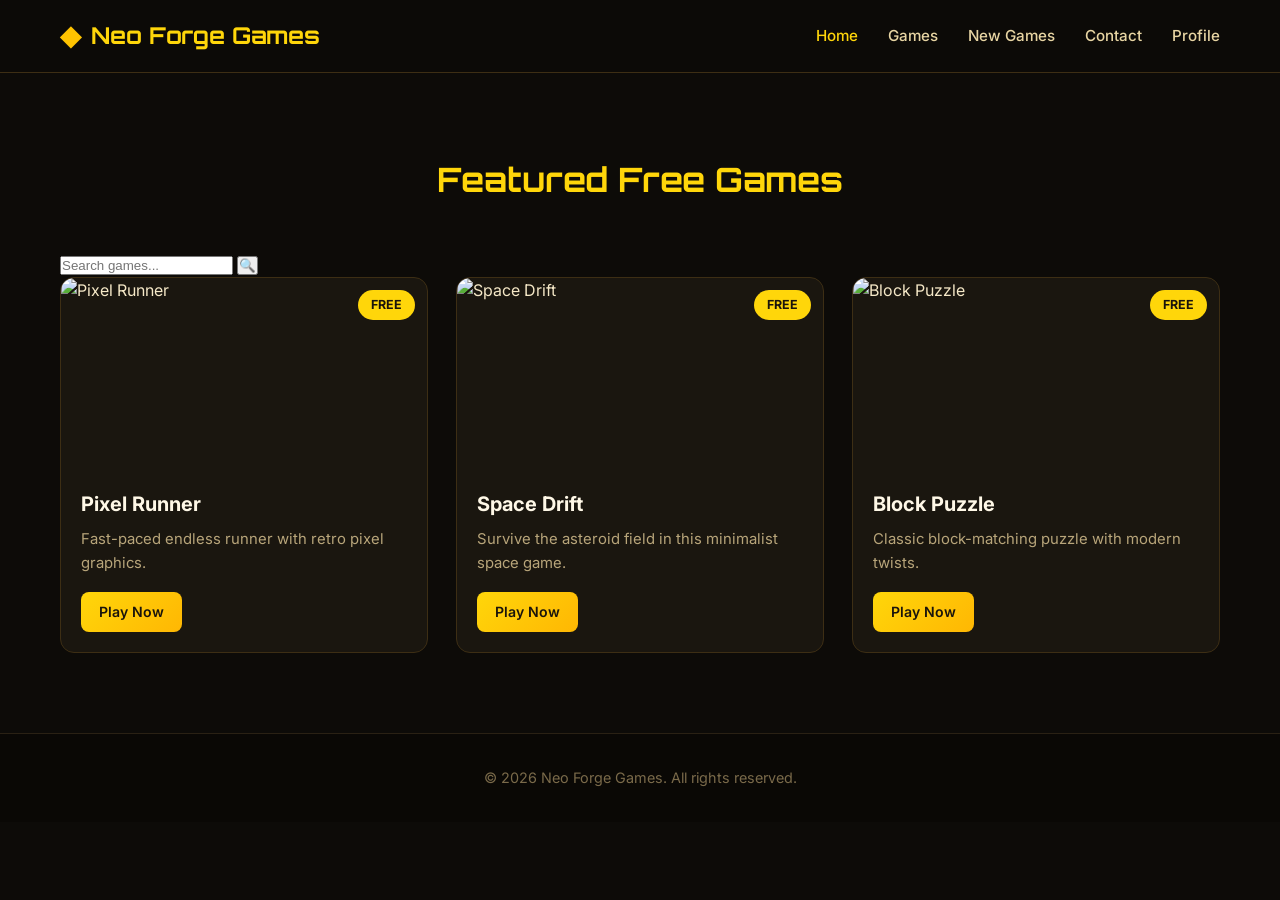
==== index.html @ 4dd91e4c "Update index.html" ====
<!DOCTYPE html>
<html lang="en">
<head>
  <meta charset="UTF-8">
  <meta name="viewport" content="width=device-width, initial-scale=1.0">
  <title>Neo Forge Games</title>
  <link rel="stylesheet" href="style.css">
  <link href="https://fonts.googleapis.com/css2?family=Orbitron:wght@500;700&family=Inter:wght@400;500;600&display=swap" rel="stylesheet">
</head>
<body>

  <header>
    <div class="container">
      <a href="index.html" class="logo">
        <span class="logo-icon">◆</span> Neo Forge Games
      </a>
      <nav>
        <a href="index.html" class="active">Home</a>
        <a href="games.html">Games</a>
        <a href="news.html">New Games</a>
        <a href="contact.html">Contact</a>
        <a href="profile.html">Profile</a>
      </nav>
    </div>
  </header>

  <section class="section">
    <div class="container">
      
      <div class="section-header">
        <h2 class="section-title">Featured Free Games</h2>
        <div class="search-box">
          <input type="text" id="game-search" placeholder="Search games...">
          <button type="button">🔍</button>
        </div>
      </div>

      <div class="games-grid" id="games-container">
        
        <div class="game-card">
          <div class="game-img">
            <img src="https://via.placeholder.com/400x225/1a160f/ffd60a?text=Pixel+Runner" alt="Pixel Runner">
            <span class="badge free">FREE</span>
          </div>
          <div class="game-info">
            <h3>Pixel Runner</h3>
            <p>Fast-paced endless runner with retro pixel graphics.</p>
            <a href="games.html" class="btn btn-small">Play Now</a>
          </div>
        </div>

        <div class="game-card">
          <div class="game-img">
            <img src="https://via.placeholder.com/400x225/1a160f/ffd60a?text=Space+Drift" alt="Space Drift">
            <span class="badge free">FREE</span>
          </div>
          <div class="game-info">
            <h3>Space Drift</h3>
            <p>Survive the asteroid field in this minimalist space game.</p>
            <a href="games.html" class="btn btn-small">Play Now</a>
          </div>
        </div>

        <div class="game-card">
          <div class="game-img">
            <img src="https://via.placeholder.com/400x225/1a160f/ffd60a?text=Block+Puzzle" alt="Block Puzzle">
            <span class="badge free">FREE</span>
          </div>
          <div class="game-info">
            <h3>Block Puzzle</h3>
            <p>Classic block-matching puzzle with modern twists.</p>
            <a href="games.html" class="btn btn-small">Play Now</a>
          </div>
        </div>

      </div>
    </div>
  </section>

  <footer>
    <div class="container">
      <p>© 2026 Neo Forge Games. All rights reserved.</p>
    </div>
  </footer>

  <script src="script.js"></script>
</body>
</html>
---- style.css ----
* {
  margin: 0;
  padding: 0;
  box-sizing: border-box;
}

body {
  font-family: 'Inter', sans-serif;
  background: #0d0b08;
  color: #f5e8c7;
  line-height: 1.6;
}

.container {
  max-width: 1200px;
  margin: 0 auto;
  padding: 0 20px;
}

/* ========== HEADER ========== */
header {
  background: rgba(13, 11, 8, 0.95);
  backdrop-filter: blur(12px);
  position: sticky;
  top: 0;
  z-index: 100;
  border-bottom: 1px solid #3d2e14;
}

header .container {
  display: flex;
  justify-content: space-between;
  align-items: center;
  height: 72px;
}

.logo {
  font-family: 'Orbitron', sans-serif;
  font-size: 1.45rem;
  font-weight: 700;
  color: #ffd60a;
  display: flex;
  align-items: center;
  gap: 10px;
  text-decoration: none;
}

.logo-icon {
  font-size: 1.7rem;
  color: #ffc300;
}

nav a {
  color: #e8d5a3;
  text-decoration: none;
  margin-left: 26px;
  font-weight: 500;
  font-size: 0.95rem;
  transition: color 0.3s;
}

nav a:hover,
nav a.active {
  color: #ffd60a;
}

/* ========== HERO ========== */
.hero {
  background: linear-gradient(135deg, #0d0b08 0%, #1a140c 40%, #2a1f0e 100%);
  padding: 110px 0 90px;
  text-align: center;
  position: relative;
  overflow: hidden;
}

.hero::before {
  content: '';
  position: absolute;
  top: -50%;
  left: -20%;
  width: 140%;
  height: 200%;
  background: radial-gradient(circle, rgba(255, 214, 10, 0.08) 0%, transparent 60%);
  pointer-events: none;
}

.hero h1 {
  font-family: 'Orbitron', sans-serif;
  font-size: 3.4rem;
  color: #ffd60a;
  margin-bottom: 16px;
  text-shadow: 0 0 30px rgba(255, 214, 10, 0.35);
}

.hero p {
  font-size: 1.25rem;
  color: #c9b57a;
  max-width: 620px;
  margin: 0 auto 35px;
}

/* ========== BUTTONS ========== */
.btn {
  display: inline-block;
  background: linear-gradient(135deg, #ffd60a, #ffb703);
  color: #1a140c;
  padding: 13px 30px;
  border-radius: 8px;
  text-decoration: none;
  font-weight: 600;
  transition: all 0.3s;
  border: none;
  cursor: pointer;
  font-size: 1rem;
}

.btn:hover {
  transform: translateY(-3px);
  box-shadow: 0 10px 25px rgba(255, 214, 10, 0.35);
}

.btn-outline {
  background: transparent;
  border: 2px solid #ffd60a;
  color: #ffd60a;
}

.btn-outline:hover {
  background: #ffd60a;
  color: #1a140c;
}

.btn-small {
  padding: 9px 18px;
  font-size: 0.88rem;
}

/* ========== SECTIONS ========== */
.section {
  padding: 80px 0;
}

.section-title {
  font-family: 'Orbitron', sans-serif;
  font-size: 2.1rem;
  color: #ffd60a;
  text-align: center;
  margin-bottom: 45px;
}

.section-dark {
  background: #12100c;
}

/* ========== GAME CARDS ========== */
.games-grid {
  display: grid;
  grid-template-columns: repeat(auto-fit, minmax(290px, 1fr));
  gap: 28px;
}

.game-card {
  background: #1a160f;
  border-radius: 14px;
  overflow: hidden;
  border: 1px solid #3d2e14;
  transition: all 0.35s;
}

.game-card:hover {
  transform: translateY(-8px);
  box-shadow: 0 18px 35px rgba(0, 0, 0, 0.5);
  border-color: #ffd60a55;
}

.game-img {
  position: relative;
  height: 190px;
  overflow: hidden;
}

.game-img img {
  width: 100%;
  height: 100%;
  object-fit: cover;
  transition: transform 0.45s;
}

.game-card:hover .game-img img {
  transform: scale(1.07);
}

.badge {
  position: absolute;
  top: 12px;
  right: 12px;
  padding: 5px 13px;
  border-radius: 20px;
  font-size: 0.78rem;
  font-weight: 700;
}

.badge.free {
  background: #ffd60a;
  color: #1a140c;
}

.badge.paid {
  background: #e85d04;
  color: white;
}

.game-info {
  padding: 20px;
}

.game-info h3 {
  font-size: 1.25rem;
  color: #fff8e7;
  margin-bottom: 8px;
}

.game-info p {
  color: #b8a57a;
  font-size: 0.93rem;
  margin-bottom: 16px;
}

/* ========== NEWS CARDS ========== */
.news-grid {
  display: grid;
  grid-template-columns: repeat(auto-fit, minmax(320px, 1fr));
  gap: 28px;
}

.news-card {
  background: #1a160f;
  border-radius: 14px;
  padding: 28px;
  border: 1px solid #3d2e14;
  transition: all 0.3s;
}

.news-card:hover {
  border-color: #ffd60a55;
  transform: translateY(-5px);
}

.news-date {
  color: #ffd60a;
  font-size: 0.85rem;
  margin-bottom: 10px;
}

.news-card h3 {
  color: #fff8e7;
  margin-bottom: 12px;
  font-size: 1.2rem;
}

.news-card p {
  color: #b8a57a;
  font-size: 0.95rem;
}

/* ========== CONTACT ========== */
.contact-form {
  max-width: 560px;
  margin: 0 auto;
  background: #1a160f;
  padding: 40px;
  border-radius: 16px;
  border: 1px solid #3d2e14;
}

.form-group {
  margin-bottom: 22px;
}

.form-group label {
  display: block;
  margin-bottom: 7px;
  color: #e8d5a3;
  font-weight: 500;
}

.form-group input,
.form-group textarea {
  width: 100%;
  padding: 13px 16px;
  background: #0d0b08;
  border: 1px solid #3d2e14;
  border-radius: 8px;
  color: #f5e8c7;
  font-size: 1rem;
  transition: border-color 0.3s;
}

.form-group input:focus,
.form-group textarea:focus {
  outline: none;
  border-color: #ffd60a;
}

.form-group textarea {
  min-height: 140px;
  resize: vertical;
}

/* ========== PROFILE ========== */
.profile-box {
  max-width: 520px;
  margin: 0 auto;
  background: #1a160f;
  padding: 40px;
  border-radius: 16px;
  border: 1px solid #3d2e14;
  text-align: center;
}

.profile-avatar {
  width: 110px;
  height: 110px;
  border-radius: 50%;
  background: linear-gradient(135deg, #ffd60a, #ffb703);
  margin: 0 auto 20px;
  display: flex;
  align-items: center;
  justify-content: center;
  font-size: 2.8rem;
  color: #1a140c;
  font-weight: 700;
}

.profile-box h2 {
  color: #ffd60a;
  margin-bottom: 8px;
}

.profile-box .username {
  color: #c9b57a;
  margin-bottom: 25px;
}

.profile-stats {
  display: flex;
  justify-content: center;
  gap: 35px;
  margin: 30px 0;
}

.stat {
  text-align: center;
}

.stat strong {
  display: block;
  font-size: 1.5rem;
  color: #ffd60a;
}

.stat span {
  font-size: 0.85rem;
  color: #b8a57a;
}

/* ========== FOOTER ========== */
footer {
  background: #0a0805;
  padding: 32px 0;
  text-align: center;
  border-top: 1px solid #2a2114;
  color: #7a6a4a;
  font-size: 0.9rem;
}

/* ========== RESPONSIVE ========== */
@media (max-width: 768px) {
  .hero h1 {
    font-size: 2.3rem;
  }

  nav {
    display: none;
  }

  header .container {
    justify-content: center;
  }
}
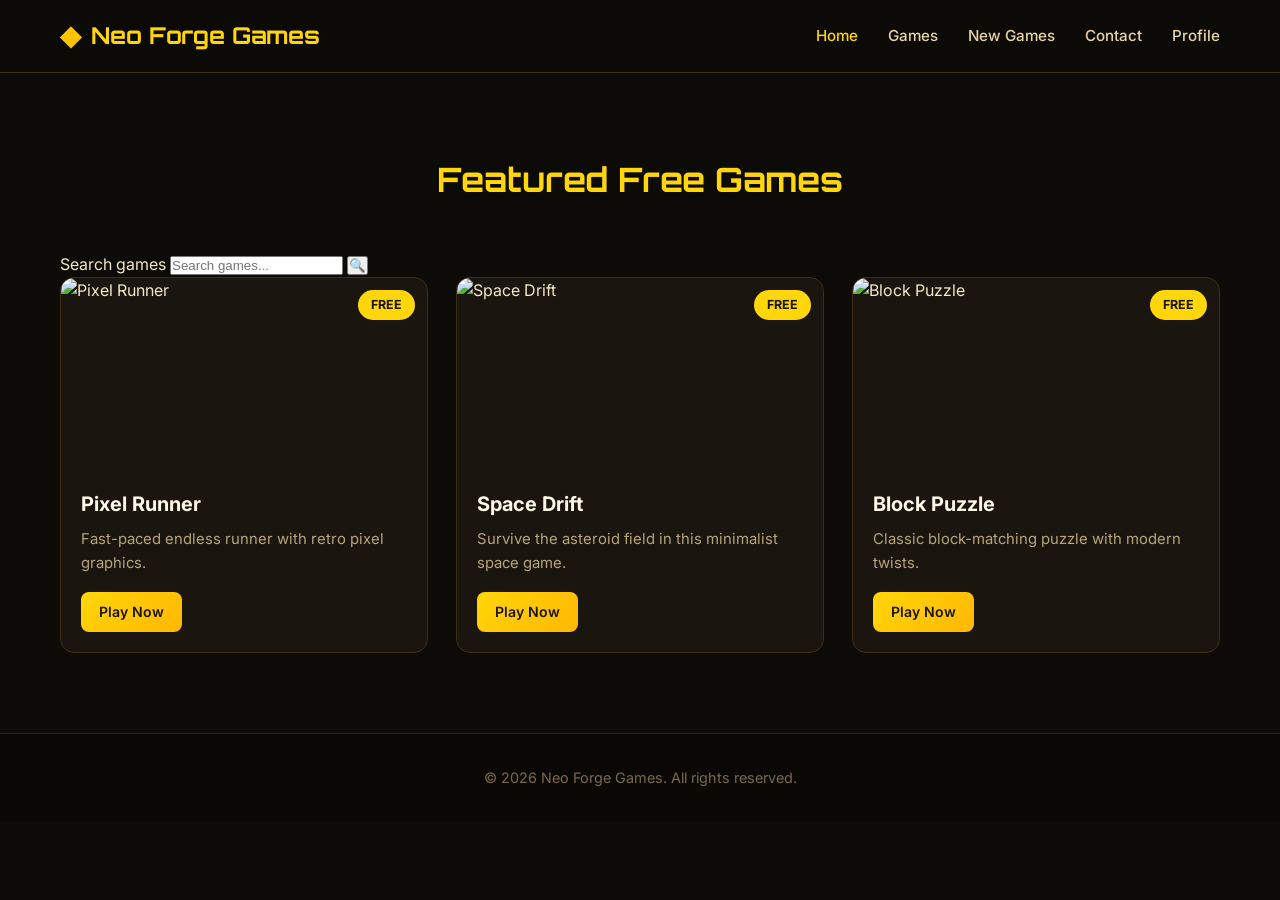
==== commit 787db844: "Update index.html" ====
--- a/index.html
+++ b/index.html
@@ -30,7 +30,8 @@
       <div class="section-header">
         <h2 class="section-title">Featured Free Games</h2>
         <div class="search-box">
-          <input type="text" id="game-search" placeholder="Search games...">
+          <label for="gameSearch" class="sr-only">Search games</label>
+          <input type="text" id="gameSearch" name="gameSearch" placeholder="Search games...">
           <button type="button">🔍</button>
         </div>
       </div>
@@ -39,7 +40,7 @@
         
         <div class="game-card">
           <div class="game-img">
-            <img src="https://via.placeholder.com/400x225/1a160f/ffd60a?text=Pixel+Runner" alt="Pixel Runner">
+            <img src="https://placehold.co/400x225/1a160f/ffd60a?text=Pixel+Runner" alt="Pixel Runner">
             <span class="badge free">FREE</span>
           </div>
           <div class="game-info">
@@ -51,7 +52,7 @@
 
         <div class="game-card">
           <div class="game-img">
-            <img src="https://via.placeholder.com/400x225/1a160f/ffd60a?text=Space+Drift" alt="Space Drift">
+            <img src="https://placehold.co/400x225/1a160f/ffd60a?text=Space+Drift" alt="Space Drift">
             <span class="badge free">FREE</span>
           </div>
           <div class="game-info">
@@ -63,7 +64,7 @@
 
         <div class="game-card">
           <div class="game-img">
-            <img src="https://via.placeholder.com/400x225/1a160f/ffd60a?text=Block+Puzzle" alt="Block Puzzle">
+            <img src="https://placehold.co/400x225/1a160f/ffd60a?text=Block+Puzzle" alt="Block Puzzle">
             <span class="badge free">FREE</span>
           </div>
           <div class="game-info">
--- a/style.css
+++ b/style.css
@@ -388,3 +388,27 @@
     justify-content: center;
   }
 }
+
+.modal {
+  display: none;
+  position: fixed;
+  top: 0; left: 0;
+  width: 100%; height: 100%;
+  background: rgba(0,0,0,0.85);
+  z-index: 999;
+  justify-content: center;
+  align-items: center;
+}
+.modal iframe {
+  width: 95%;
+  height: 90%;
+  border: none;
+  border-radius: 10px;
+}
+.modal-close {
+  position: absolute;
+  top: 20px; right: 30px;
+  color: white;
+  font-size: 28px;
+  cursor: pointer;
+}
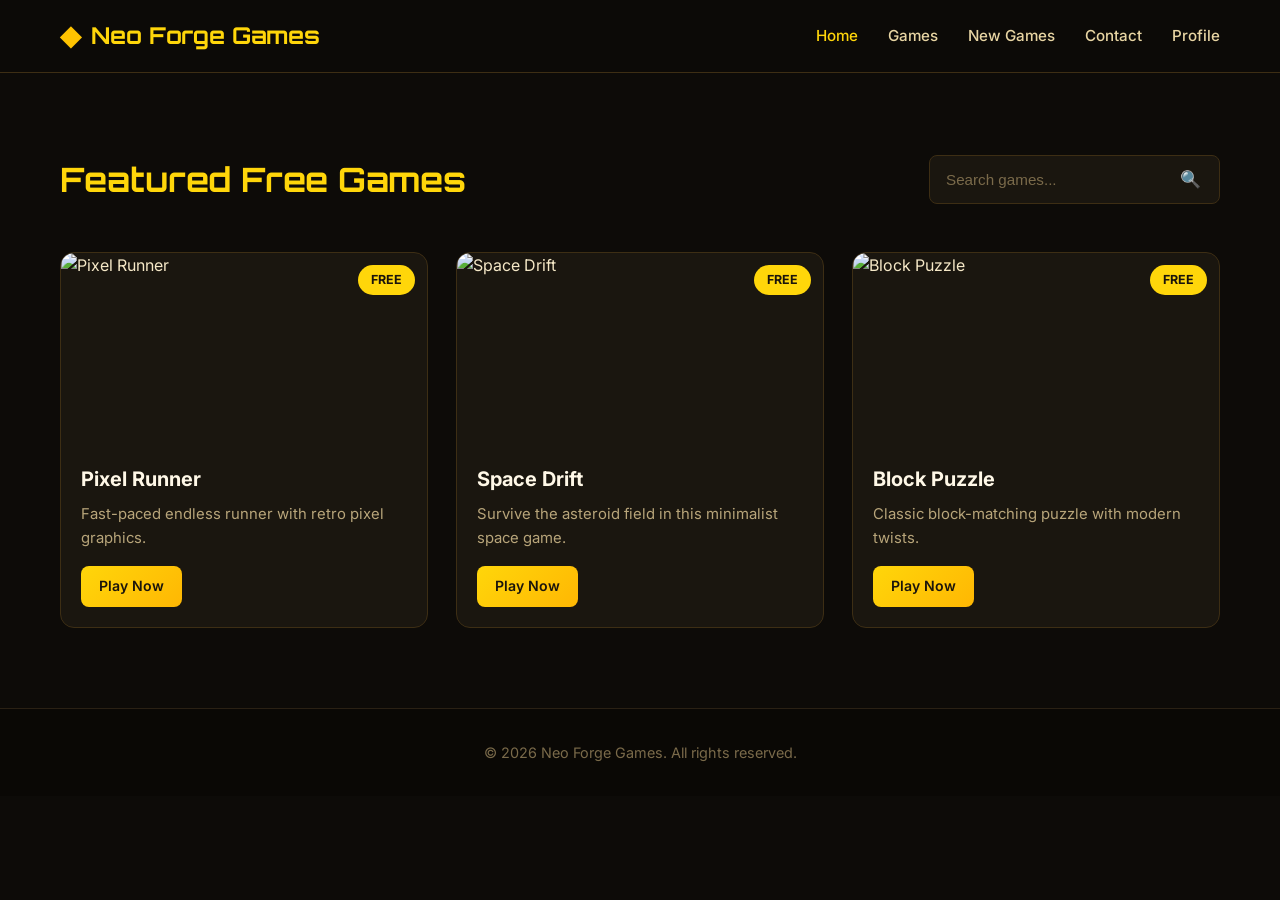
==== commit d939ed47: "Update index.html" ====
--- a/index.html
+++ b/index.html
@@ -84,6 +84,29 @@
     </div>
   </footer>
 
+  <script type="module">
+  // Import the functions you need from the SDKs you need
+  import { initializeApp } from "https://www.gstatic.com/firebasejs/12.17.1/firebase-app.js";
+  import { getAnalytics } from "https://www.gstatic.com/firebasejs/12.17.1/firebase-analytics.js";
+  // TODO: Add SDKs for Firebase products that you want to use
+  // https://firebase.google.com/docs/web/setup#available-libraries
+
+  // Your web app's Firebase configuration
+  // For Firebase JS SDK v7.20.0 and later, measurementId is optional
+  const firebaseConfig = {
+    apiKey: "AIzaSyDaaCMnzc0EFDkkdDFK39P9lNcSl67sdMY",
+    authDomain: "neo-forge-games-project.firebaseapp.com",
+    projectId: "neo-forge-games-project",
+    storageBucket: "neo-forge-games-project.firebasestorage.app",
+    messagingSenderId: "531231012373",
+    appId: "1:531231012373:web:0db7f3df8c18d9cec8001c",
+    measurementId: "G-40LRH1L8X6"
+  };
+
+  // Initialize Firebase
+  const app = initializeApp(firebaseConfig);
+  const analytics = getAnalytics(app);
+</script>
   <script src="script.js"></script>
 </body>
 </html>
--- a/style.css
+++ b/style.css
@@ -152,6 +152,77 @@
   background: #12100c;
 }
 
+/* ========== SECTION HEADER + SEARCH ========== */
+.section-header {
+  display: flex;
+  justify-content: space-between;
+  align-items: center;
+  flex-wrap: wrap;
+  gap: 16px;
+  margin-bottom: 45px;
+}
+
+.section-header .section-title {
+  margin-bottom: 0;
+  text-align: left;
+}
+
+.search-box {
+  display: flex;
+  align-items: center;
+  background: #1a160f;
+  border: 1px solid #3d2e14;
+  border-radius: 8px;
+  padding: 4px 4px 4px 16px;
+  transition: border-color 0.3s;
+}
+
+.search-box:focus-within {
+  border-color: #ffd60a;
+}
+
+.search-box input {
+  background: transparent;
+  border: none;
+  outline: none;
+  color: #f5e8c7;
+  font-size: 0.95rem;
+  padding: 9px 0;
+  width: 220px;
+}
+
+.search-box input::placeholder {
+  color: #7a6a4a;
+}
+
+.search-box button {
+  background: transparent;
+  border: none;
+  color: #ffd60a;
+  font-size: 1.05rem;
+  padding: 9px 14px;
+  cursor: pointer;
+  border-radius: 6px;
+  transition: background 0.3s;
+}
+
+.search-box button:hover {
+  background: #ffd60a1a;
+}
+
+/* Visually hidden but accessible to screen readers */
+.sr-only {
+  position: absolute;
+  width: 1px;
+  height: 1px;
+  padding: 0;
+  margin: -1px;
+  overflow: hidden;
+  clip: rect(0, 0, 0, 0);
+  white-space: nowrap;
+  border: 0;
+}
+
 /* ========== GAME CARDS ========== */
 .games-grid {
   display: grid;
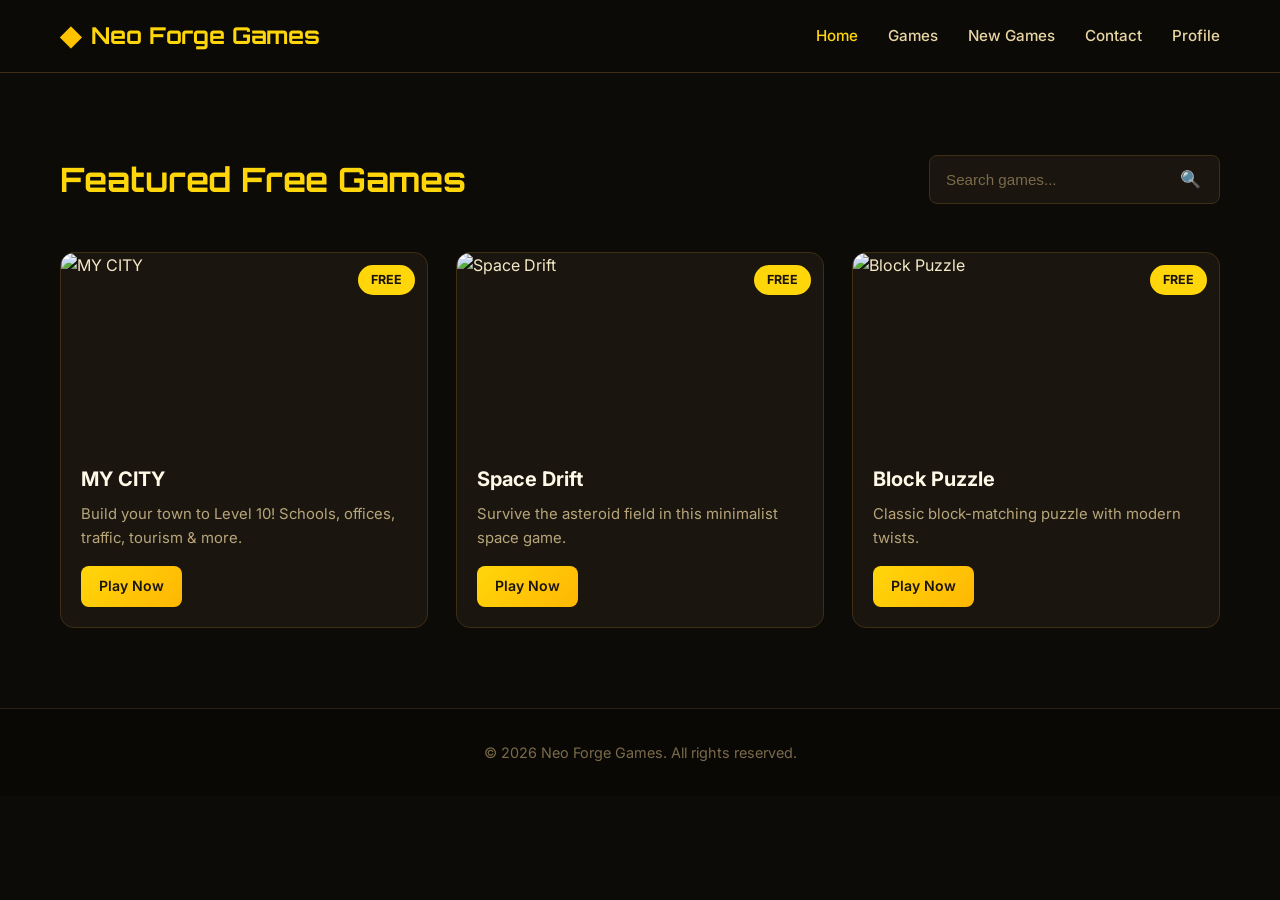
==== commit 35ea829b: "Update index.html" ====
--- a/index.html
+++ b/index.html
@@ -37,19 +37,20 @@
       </div>
 
       <div class="games-grid" id="games-container">
+
         
-        <div class="game-card">
+<div class="game-card">
           <div class="game-img">
-            <img src="https://placehold.co/400x225/1a160f/ffd60a?text=Pixel+Runner" alt="Pixel Runner">
+            <img src="https://placehold.co/400x225/0c1220/4ade80?text=MY+CITY" alt="MY CITY">
             <span class="badge free">FREE</span>
           </div>
           <div class="game-info">
-            <h3>Pixel Runner</h3>
-            <p>Fast-paced endless runner with retro pixel graphics.</p>
-            <a href="games.html" class="btn btn-small">Play Now</a>
+            <h3>MY CITY</h3>
+            <p>Build your town to Level 10! Schools, offices, traffic, tourism &amp; more.</p>
+            <a href="my-city.html" class="btn btn-small" target="_blank">Play Now</a>
           </div>
         </div>
-
+        
         <div class="game-card">
           <div class="game-img">
             <img src="https://placehold.co/400x225/1a160f/ffd60a?text=Space+Drift" alt="Space Drift">
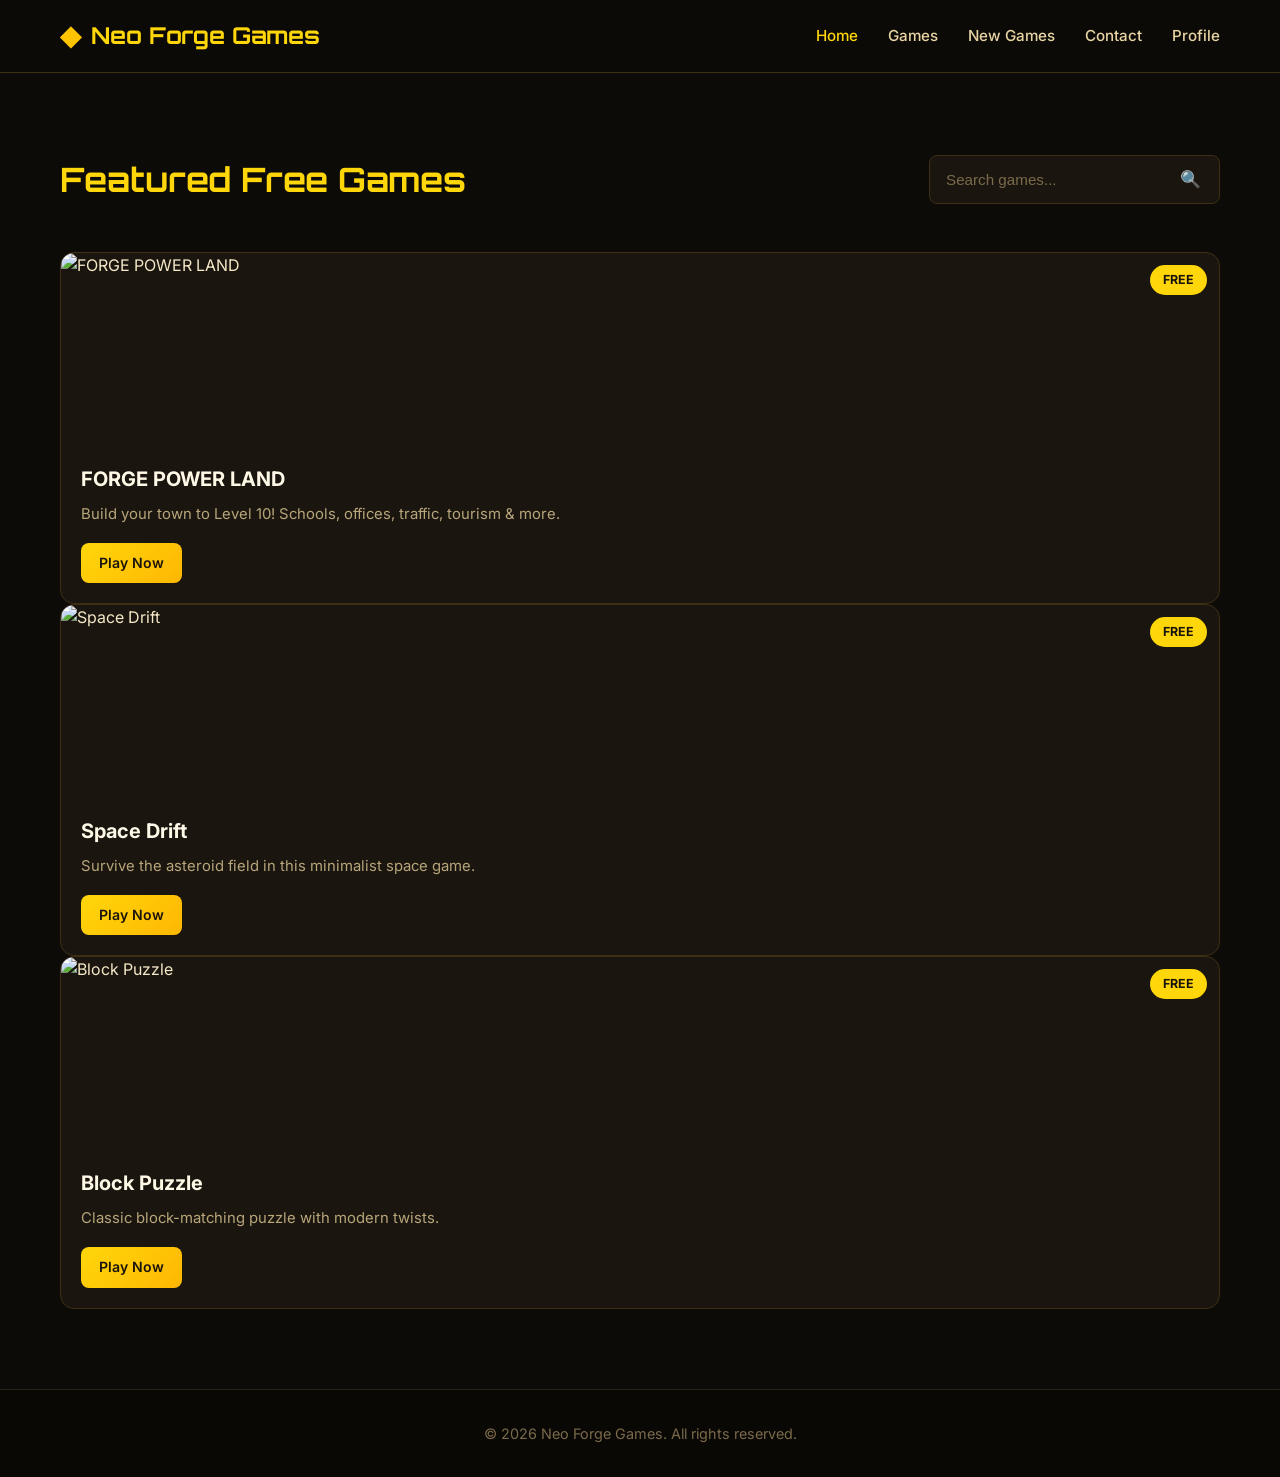
==== commit 7ad443fb: "Update index.html" ====
--- a/index.html
+++ b/index.html
@@ -1,6 +1,15 @@
 <!DOCTYPE html>
 <html lang="en">
 <head>
+  <script type="application/ld+json">
+{
+  "@context": "https://schema.org",
+  "@type": "WebSite",
+  "name": "Neo Forge Games",
+  "alternateName": "Neo Forge",
+  "url": "https://emonowarrior5565-ctrl.github.io/neo-forge-games/"
+}
+</script>
   <meta charset="UTF-8">
   <meta name="viewport" content="width=device-width, initial-scale=1.0">
   <title>Neo Forge Games</title>
@@ -38,17 +47,19 @@
 
       <div class="games-grid" id="games-container">
 
+        <div class="game-card">
+  <div class="game-img">
+    <img src="https://placehold.co/400x225/0c1220/4ade80?text=FORGE+POWER+LAND" alt="FORGE POWER LAND">
+    <span class="badge free">FREE</span>
+  </div>
+
+  <div class="game-info">
+    <h3>FORGE POWER LAND</h3>
+    <p>Build your town to Level 10! Schools, offices, traffic, tourism &amp; more.</p>
+    <a href="forge-power-land.html" class="btn btn-small" target="_blank">Play Now</a>
+  </div>
+</div> 
         
-<div class="game-card">
-          <div class="game-img">
-            <img src="https://placehold.co/400x225/0c1220/4ade80?text=MY+CITY" alt="MY CITY">
-            <span class="badge free">FREE</span>
-          </div>
-          <div class="game-info">
-            <h3>MY CITY</h3>
-            <p>Build your town to Level 10! Schools, offices, traffic, tourism &amp; more.</p>
-            <a href="my-city.html" class="btn btn-small" target="_blank">Play Now</a>
-          </div>
         </div>
         
         <div class="game-card">
